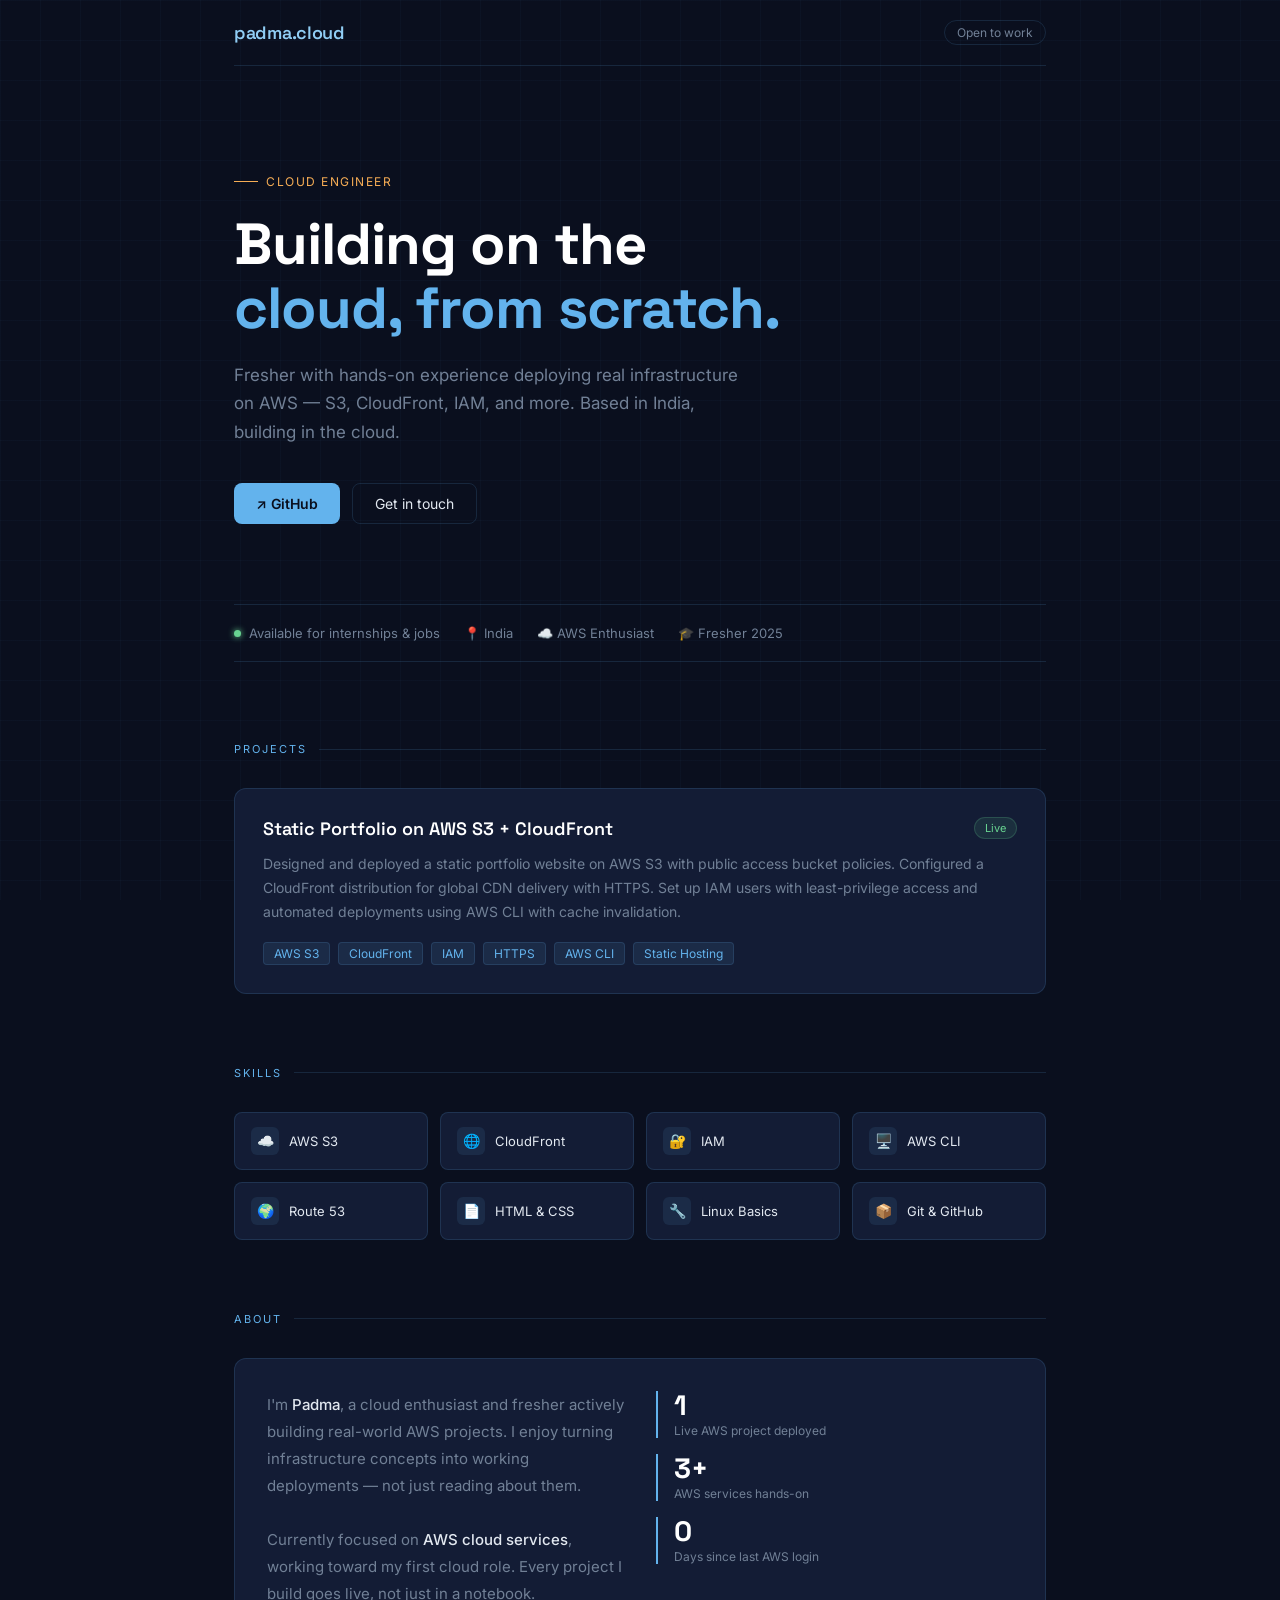
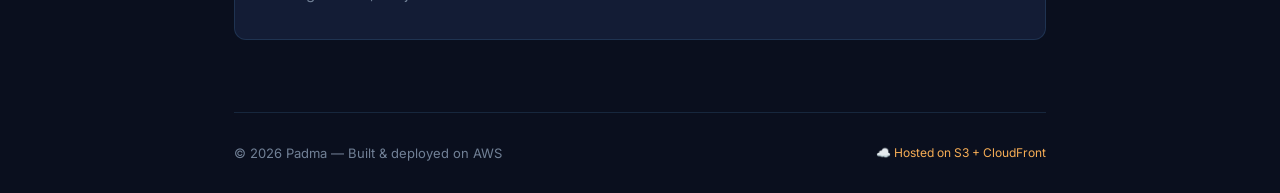
==== index.html @ 33dd6c47 "Add portfolio website files and architecture diagram" ====
<!DOCTYPE html>
<html lang="en">
<head>
  <meta charset="UTF-8">
  <meta name="viewport" content="width=device-width, initial-scale=1.0">
  <title>Padma | Cloud Engineer</title>
  <link href="https://fonts.googleapis.com/css2?family=Inter:wght@300;400;500;600&family=Space+Grotesk:wght@400;500;600;700&display=swap" rel="stylesheet">
  <style>
    *, *::before, *::after { box-sizing: border-box; margin: 0; padding: 0; }

    :root {
      --bg: #0a0f1e;
      --bg2: #0f1629;
      --card: #131c35;
      --border: rgba(99, 179, 237, 0.15);
      --blue: #63b3ed;
      --blue-bright: #90cdf4;
      --orange: #f6ad55;
      --text: #e2e8f0;
      --muted: #718096;
      --tag-bg: rgba(99, 179, 237, 0.1);
    }

    body {
      font-family: 'Inter', sans-serif;
      background: var(--bg);
      color: var(--text);
      min-height: 100vh;
      overflow-x: hidden;
    }

    /* Grid bg */
    body::before {
      content: '';
      position: fixed;
      inset: 0;
      background-image:
        linear-gradient(rgba(99,179,237,0.03) 1px, transparent 1px),
        linear-gradient(90deg, rgba(99,179,237,0.03) 1px, transparent 1px);
      background-size: 40px 40px;
      pointer-events: none;
      z-index: 0;
    }

    .container { max-width: 860px; margin: 0 auto; padding: 0 24px; position: relative; z-index: 1; }

    /* NAV */
    nav {
      padding: 20px 0;
      display: flex;
      justify-content: space-between;
      align-items: center;
      border-bottom: 1px solid var(--border);
      margin-bottom: 80px;
    }
    .logo {
      font-family: 'Space Grotesk', sans-serif;
      font-size: 18px;
      font-weight: 600;
      color: var(--blue-bright);
      letter-spacing: -0.3px;
    }
    .nav-tag {
      font-size: 12px;
      color: var(--muted);
      border: 1px solid var(--border);
      padding: 4px 12px;
      border-radius: 20px;
    }

    /* HERO */
    .hero { padding: 20px 0 80px; }
    .hero-eyebrow {
      display: inline-flex;
      align-items: center;
      gap: 8px;
      font-size: 12px;
      color: var(--orange);
      letter-spacing: 1.5px;
      text-transform: uppercase;
      margin-bottom: 24px;
    }
    .hero-eyebrow span {
      width: 24px; height: 1px;
      background: var(--orange);
      display: inline-block;
    }
    .hero h1 {
      font-family: 'Space Grotesk', sans-serif;
      font-size: clamp(36px, 6vw, 58px);
      font-weight: 700;
      line-height: 1.1;
      letter-spacing: -1px;
      color: #fff;
      margin-bottom: 20px;
    }
    .hero h1 em {
      font-style: normal;
      color: var(--blue);
    }
    .hero-sub {
      font-size: 17px;
      color: var(--muted);
      line-height: 1.7;
      max-width: 520px;
      margin-bottom: 36px;
    }
    .hero-links {
      display: flex;
      gap: 12px;
      flex-wrap: wrap;
    }
    .btn-primary {
      display: inline-flex;
      align-items: center;
      gap: 8px;
      background: var(--blue);
      color: #0a0f1e;
      font-weight: 600;
      font-size: 14px;
      padding: 11px 22px;
      border-radius: 8px;
      text-decoration: none;
      transition: background 0.2s;
    }
    .btn-primary:hover { background: var(--blue-bright); }
    .btn-secondary {
      display: inline-flex;
      align-items: center;
      gap: 8px;
      border: 1px solid var(--border);
      color: var(--text);
      font-size: 14px;
      padding: 11px 22px;
      border-radius: 8px;
      text-decoration: none;
      transition: border-color 0.2s;
    }
    .btn-secondary:hover { border-color: var(--blue); color: var(--blue); }

    /* STATUS STRIP */
    .status-strip {
      display: flex;
      gap: 24px;
      flex-wrap: wrap;
      padding: 20px 0;
      border-top: 1px solid var(--border);
      border-bottom: 1px solid var(--border);
      margin-bottom: 80px;
    }
    .status-item { display: flex; align-items: center; gap: 8px; font-size: 13px; color: var(--muted); }
    .dot { width: 7px; height: 7px; border-radius: 50%; background: #68d391; box-shadow: 0 0 6px #68d391; }

    /* SECTION TITLES */
    .section { margin-bottom: 72px; }
    .section-label {
      font-size: 11px;
      letter-spacing: 2px;
      text-transform: uppercase;
      color: var(--blue);
      margin-bottom: 32px;
      display: flex;
      align-items: center;
      gap: 12px;
    }
    .section-label::after {
      content: '';
      flex: 1;
      height: 1px;
      background: var(--border);
    }

    /* PROJECT CARD */
    .project-card {
      background: var(--card);
      border: 1px solid var(--border);
      border-radius: 12px;
      padding: 28px;
      transition: border-color 0.2s, transform 0.2s;
    }
    .project-card:hover { border-color: var(--blue); transform: translateY(-2px); }
    .project-header {
      display: flex;
      justify-content: space-between;
      align-items: flex-start;
      margin-bottom: 12px;
      gap: 16px;
    }
    .project-title {
      font-family: 'Space Grotesk', sans-serif;
      font-size: 18px;
      font-weight: 600;
      color: #fff;
    }
    .project-badge {
      font-size: 11px;
      background: rgba(104, 211, 145, 0.1);
      color: #68d391;
      border: 1px solid rgba(104, 211, 145, 0.2);
      padding: 3px 10px;
      border-radius: 20px;
      white-space: nowrap;
    }
    .project-desc {
      font-size: 14px;
      color: var(--muted);
      line-height: 1.7;
      margin-bottom: 18px;
    }
    .tags { display: flex; gap: 8px; flex-wrap: wrap; }
    .tag {
      font-size: 12px;
      background: var(--tag-bg);
      color: var(--blue);
      border: 1px solid var(--border);
      padding: 3px 10px;
      border-radius: 4px;
    }

    /* SKILLS */
    .skills-grid {
      display: grid;
      grid-template-columns: repeat(auto-fill, minmax(180px, 1fr));
      gap: 12px;
    }
    .skill-item {
      background: var(--card);
      border: 1px solid var(--border);
      border-radius: 8px;
      padding: 14px 16px;
      display: flex;
      align-items: center;
      gap: 10px;
      font-size: 13px;
      color: var(--text);
      transition: border-color 0.2s;
    }
    .skill-item:hover { border-color: var(--blue); }
    .skill-icon {
      width: 28px; height: 28px;
      background: var(--tag-bg);
      border-radius: 6px;
      display: flex;
      align-items: center;
      justify-content: center;
      font-size: 14px;
    }

    /* ABOUT */
    .about-card {
      background: var(--card);
      border: 1px solid var(--border);
      border-radius: 12px;
      padding: 32px;
      display: grid;
      grid-template-columns: 1fr 1fr;
      gap: 32px;
    }
    @media (max-width: 600px) { .about-card { grid-template-columns: 1fr; } }
    .about-text { font-size: 15px; color: var(--muted); line-height: 1.8; }
    .about-text strong { color: var(--text); font-weight: 500; }
    .about-stats { display: flex; flex-direction: column; gap: 16px; }
    .stat { border-left: 2px solid var(--blue); padding-left: 16px; }
    .stat-num {
      font-family: 'Space Grotesk', sans-serif;
      font-size: 28px;
      font-weight: 700;
      color: #fff;
      line-height: 1;
    }
    .stat-label { font-size: 12px; color: var(--muted); margin-top: 4px; }

    /* FOOTER */
    footer {
      border-top: 1px solid var(--border);
      padding: 32px 0;
      display: flex;
      justify-content: space-between;
      align-items: center;
      flex-wrap: wrap;
      gap: 12px;
    }
    footer p { font-size: 13px; color: var(--muted); }
    .footer-badge {
      font-size: 12px;
      color: var(--orange);
      display: flex;
      align-items: center;
      gap: 6px;
    }

    @media (max-width: 500px) {
      nav { margin-bottom: 48px; }
      .hero { padding-bottom: 48px; }
      .section { margin-bottom: 48px; }
    }
  </style>
</head>
<body>
  <div class="container">

    <nav>
      <div class="logo">padma.cloud</div>
      <div class="nav-tag">Open to work</div>
    </nav>

    <section class="hero">
      <div class="hero-eyebrow"><span></span> Cloud Engineer</div>
      <h1>Building on the<br><em>cloud, from scratch.</em></h1>
      <p class="hero-sub">
        Fresher with hands-on experience deploying real infrastructure on AWS —
        S3, CloudFront, IAM, and more. Based in India, building in the cloud.
      </p>
      <div class="hero-links">
        <a href="https://github.com" class="btn-primary">↗ GitHub</a>
        <a href="mailto:your@email.com" class="btn-secondary">Get in touch</a>
      </div>
    </section>

    <div class="status-strip">
      <div class="status-item"><span class="dot"></span> Available for internships & jobs</div>
      <div class="status-item">📍 India</div>
      <div class="status-item">☁️ AWS Enthusiast</div>
      <div class="status-item">🎓 Fresher 2025</div>
    </div>

    <section class="section">
      <div class="section-label">Projects</div>
      <div class="project-card">
        <div class="project-header">
          <div class="project-title">Static Portfolio on AWS S3 + CloudFront</div>
          <div class="project-badge">Live</div>
        </div>
        <p class="project-desc">
          Designed and deployed a static portfolio website on AWS S3 with public access bucket policies.
          Configured a CloudFront distribution for global CDN delivery with HTTPS. Set up IAM users
          with least-privilege access and automated deployments using AWS CLI with cache invalidation.
        </p>
        <div class="tags">
          <span class="tag">AWS S3</span>
          <span class="tag">CloudFront</span>
          <span class="tag">IAM</span>
          <span class="tag">HTTPS</span>
          <span class="tag">AWS CLI</span>
          <span class="tag">Static Hosting</span>
        </div>
      </div>
    </section>

    <section class="section">
      <div class="section-label">Skills</div>
      <div class="skills-grid">
        <div class="skill-item"><div class="skill-icon">☁️</div> AWS S3</div>
        <div class="skill-item"><div class="skill-icon">🌐</div> CloudFront</div>
        <div class="skill-item"><div class="skill-icon">🔐</div> IAM</div>
        <div class="skill-item"><div class="skill-icon">🖥️</div> AWS CLI</div>
        <div class="skill-item"><div class="skill-icon">🌍</div> Route 53</div>
        <div class="skill-item"><div class="skill-icon">📄</div> HTML & CSS</div>
        <div class="skill-item"><div class="skill-icon">🔧</div> Linux Basics</div>
        <div class="skill-item"><div class="skill-icon">📦</div> Git & GitHub</div>
      </div>
    </section>

    <section class="section">
      <div class="section-label">About</div>
      <div class="about-card">
        <div class="about-text">
          I'm <strong>Padma</strong>, a cloud enthusiast and fresher actively building real-world AWS projects.
          I enjoy turning infrastructure concepts into working deployments — not just reading about them.
          <br><br>
          Currently focused on <strong>AWS cloud services</strong>, working toward my first cloud role.
          Every project I build goes live, not just in a notebook.
        </div>
        <div class="about-stats">
          <div class="stat">
            <div class="stat-num">1</div>
            <div class="stat-label">Live AWS project deployed</div>
          </div>
          <div class="stat">
            <div class="stat-num">3+</div>
            <div class="stat-label">AWS services hands-on</div>
          </div>
          <div class="stat">
            <div class="stat-num">0</div>
            <div class="stat-label">Days since last AWS login</div>
          </div>
        </div>
      </div>
    </section>

    <footer>
      <p>© 2026 Padma — Built & deployed on AWS</p>
      <div class="footer-badge">☁️ Hosted on S3 + CloudFront</div>
    </footer>

  </div>
</body>
</html>
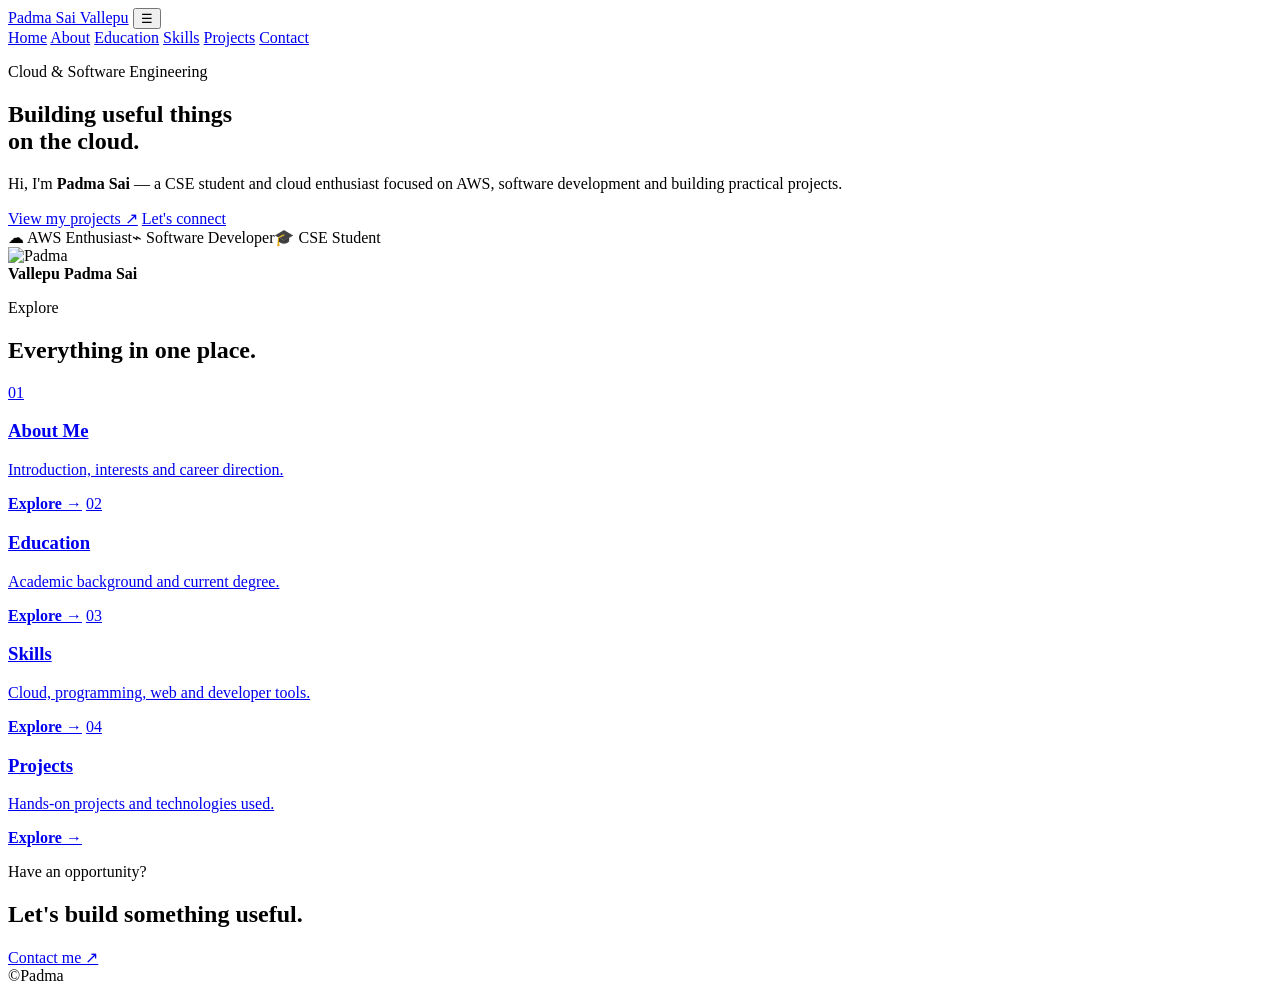
==== commit c2694714: "Revise index.html for updated content and structure Updated portfolio details and improved layout." ====
--- a/index.html
+++ b/index.html
@@ -3,396 +3,72 @@
 <head>
   <meta charset="UTF-8">
   <meta name="viewport" content="width=device-width, initial-scale=1.0">
-  <title>Padma | Cloud Engineer</title>
-  <link href="https://fonts.googleapis.com/css2?family=Inter:wght@300;400;500;600&family=Space+Grotesk:wght@400;500;600;700&display=swap" rel="stylesheet">
-  <style>
-    *, *::before, *::after { box-sizing: border-box; margin: 0; padding: 0; }
-
-    :root {
-      --bg: #0a0f1e;
-      --bg2: #0f1629;
-      --card: #131c35;
-      --border: rgba(99, 179, 237, 0.15);
-      --blue: #63b3ed;
-      --blue-bright: #90cdf4;
-      --orange: #f6ad55;
-      --text: #e2e8f0;
-      --muted: #718096;
-      --tag-bg: rgba(99, 179, 237, 0.1);
-    }
-
-    body {
-      font-family: 'Inter', sans-serif;
-      background: var(--bg);
-      color: var(--text);
-      min-height: 100vh;
-      overflow-x: hidden;
-    }
-
-    /* Grid bg */
-    body::before {
-      content: '';
-      position: fixed;
-      inset: 0;
-      background-image:
-        linear-gradient(rgba(99,179,237,0.03) 1px, transparent 1px),
-        linear-gradient(90deg, rgba(99,179,237,0.03) 1px, transparent 1px);
-      background-size: 40px 40px;
-      pointer-events: none;
-      z-index: 0;
-    }
-
-    .container { max-width: 860px; margin: 0 auto; padding: 0 24px; position: relative; z-index: 1; }
-
-    /* NAV */
-    nav {
-      padding: 20px 0;
-      display: flex;
-      justify-content: space-between;
-      align-items: center;
-      border-bottom: 1px solid var(--border);
-      margin-bottom: 80px;
-    }
-    .logo {
-      font-family: 'Space Grotesk', sans-serif;
-      font-size: 18px;
-      font-weight: 600;
-      color: var(--blue-bright);
-      letter-spacing: -0.3px;
-    }
-    .nav-tag {
-      font-size: 12px;
-      color: var(--muted);
-      border: 1px solid var(--border);
-      padding: 4px 12px;
-      border-radius: 20px;
-    }
-
-    /* HERO */
-    .hero { padding: 20px 0 80px; }
-    .hero-eyebrow {
-      display: inline-flex;
-      align-items: center;
-      gap: 8px;
-      font-size: 12px;
-      color: var(--orange);
-      letter-spacing: 1.5px;
-      text-transform: uppercase;
-      margin-bottom: 24px;
-    }
-    .hero-eyebrow span {
-      width: 24px; height: 1px;
-      background: var(--orange);
-      display: inline-block;
-    }
-    .hero h1 {
-      font-family: 'Space Grotesk', sans-serif;
-      font-size: clamp(36px, 6vw, 58px);
-      font-weight: 700;
-      line-height: 1.1;
-      letter-spacing: -1px;
-      color: #fff;
-      margin-bottom: 20px;
-    }
-    .hero h1 em {
-      font-style: normal;
-      color: var(--blue);
-    }
-    .hero-sub {
-      font-size: 17px;
-      color: var(--muted);
-      line-height: 1.7;
-      max-width: 520px;
-      margin-bottom: 36px;
-    }
-    .hero-links {
-      display: flex;
-      gap: 12px;
-      flex-wrap: wrap;
-    }
-    .btn-primary {
-      display: inline-flex;
-      align-items: center;
-      gap: 8px;
-      background: var(--blue);
-      color: #0a0f1e;
-      font-weight: 600;
-      font-size: 14px;
-      padding: 11px 22px;
-      border-radius: 8px;
-      text-decoration: none;
-      transition: background 0.2s;
-    }
-    .btn-primary:hover { background: var(--blue-bright); }
-    .btn-secondary {
-      display: inline-flex;
-      align-items: center;
-      gap: 8px;
-      border: 1px solid var(--border);
-      color: var(--text);
-      font-size: 14px;
-      padding: 11px 22px;
-      border-radius: 8px;
-      text-decoration: none;
-      transition: border-color 0.2s;
-    }
-    .btn-secondary:hover { border-color: var(--blue); color: var(--blue); }
-
-    /* STATUS STRIP */
-    .status-strip {
-      display: flex;
-      gap: 24px;
-      flex-wrap: wrap;
-      padding: 20px 0;
-      border-top: 1px solid var(--border);
-      border-bottom: 1px solid var(--border);
-      margin-bottom: 80px;
-    }
-    .status-item { display: flex; align-items: center; gap: 8px; font-size: 13px; color: var(--muted); }
-    .dot { width: 7px; height: 7px; border-radius: 50%; background: #68d391; box-shadow: 0 0 6px #68d391; }
-
-    /* SECTION TITLES */
-    .section { margin-bottom: 72px; }
-    .section-label {
-      font-size: 11px;
-      letter-spacing: 2px;
-      text-transform: uppercase;
-      color: var(--blue);
-      margin-bottom: 32px;
-      display: flex;
-      align-items: center;
-      gap: 12px;
-    }
-    .section-label::after {
-      content: '';
-      flex: 1;
-      height: 1px;
-      background: var(--border);
-    }
-
-    /* PROJECT CARD */
-    .project-card {
-      background: var(--card);
-      border: 1px solid var(--border);
-      border-radius: 12px;
-      padding: 28px;
-      transition: border-color 0.2s, transform 0.2s;
-    }
-    .project-card:hover { border-color: var(--blue); transform: translateY(-2px); }
-    .project-header {
-      display: flex;
-      justify-content: space-between;
-      align-items: flex-start;
-      margin-bottom: 12px;
-      gap: 16px;
-    }
-    .project-title {
-      font-family: 'Space Grotesk', sans-serif;
-      font-size: 18px;
-      font-weight: 600;
-      color: #fff;
-    }
-    .project-badge {
-      font-size: 11px;
-      background: rgba(104, 211, 145, 0.1);
-      color: #68d391;
-      border: 1px solid rgba(104, 211, 145, 0.2);
-      padding: 3px 10px;
-      border-radius: 20px;
-      white-space: nowrap;
-    }
-    .project-desc {
-      font-size: 14px;
-      color: var(--muted);
-      line-height: 1.7;
-      margin-bottom: 18px;
-    }
-    .tags { display: flex; gap: 8px; flex-wrap: wrap; }
-    .tag {
-      font-size: 12px;
-      background: var(--tag-bg);
-      color: var(--blue);
-      border: 1px solid var(--border);
-      padding: 3px 10px;
-      border-radius: 4px;
-    }
-
-    /* SKILLS */
-    .skills-grid {
-      display: grid;
-      grid-template-columns: repeat(auto-fill, minmax(180px, 1fr));
-      gap: 12px;
-    }
-    .skill-item {
-      background: var(--card);
-      border: 1px solid var(--border);
-      border-radius: 8px;
-      padding: 14px 16px;
-      display: flex;
-      align-items: center;
-      gap: 10px;
-      font-size: 13px;
-      color: var(--text);
-      transition: border-color 0.2s;
-    }
-    .skill-item:hover { border-color: var(--blue); }
-    .skill-icon {
-      width: 28px; height: 28px;
-      background: var(--tag-bg);
-      border-radius: 6px;
-      display: flex;
-      align-items: center;
-      justify-content: center;
-      font-size: 14px;
-    }
-
-    /* ABOUT */
-    .about-card {
-      background: var(--card);
-      border: 1px solid var(--border);
-      border-radius: 12px;
-      padding: 32px;
-      display: grid;
-      grid-template-columns: 1fr 1fr;
-      gap: 32px;
-    }
-    @media (max-width: 600px) { .about-card { grid-template-columns: 1fr; } }
-    .about-text { font-size: 15px; color: var(--muted); line-height: 1.8; }
-    .about-text strong { color: var(--text); font-weight: 500; }
-    .about-stats { display: flex; flex-direction: column; gap: 16px; }
-    .stat { border-left: 2px solid var(--blue); padding-left: 16px; }
-    .stat-num {
-      font-family: 'Space Grotesk', sans-serif;
-      font-size: 28px;
-      font-weight: 700;
-      color: #fff;
-      line-height: 1;
-    }
-    .stat-label { font-size: 12px; color: var(--muted); margin-top: 4px; }
-
-    /* FOOTER */
-    footer {
-      border-top: 1px solid var(--border);
-      padding: 32px 0;
-      display: flex;
-      justify-content: space-between;
-      align-items: center;
-      flex-wrap: wrap;
-      gap: 12px;
-    }
-    footer p { font-size: 13px; color: var(--muted); }
-    .footer-badge {
-      font-size: 12px;
-      color: var(--orange);
-      display: flex;
-      align-items: center;
-      gap: 6px;
-    }
-
-    @media (max-width: 500px) {
-      nav { margin-bottom: 48px; }
-      .hero { padding-bottom: 48px; }
-      .section { margin-bottom: 48px; }
-    }
-  </style>
+  <title>Padma | Cloud & Software Engineer</title>
+  <meta name="description" content="Padma's portfolio — cloud, software development, AWS projects and technical skills.">
+  <link rel="preconnect" href="https://fonts.googleapis.com">
+  <link href="https://fonts.googleapis.com/css2?family=Inter:wght@400;500;600;700&family=Space+Grotesk:wght@500;600;700&display=swap" rel="stylesheet">
+  <link rel="stylesheet" href="assets/style.css">
 </head>
 <body>
-  <div class="container">
+<div class="bg-grid"></div>
+<header class="site-header">
+  <div class="container nav-wrap">
+    <a class="logo" href="index.html">Padma Sai<span> Vallepu</span></a>
+    <button class="menu-toggle" aria-label="Open navigation">☰</button>
+    <nav class="nav-links">
+      <a class="active" href="index.html">Home</a>
+      <a href="about.html">About</a>
+      <a href="education.html">Education</a>
+      <a href="skills.html">Skills</a>
+      <a href="projects.html">Projects</a>
+      <a class="nav-contact" href="contact.html">Contact</a>
+    </nav>
+  </div>
+</header>
 
-    <nav>
-      <div class="logo">padma.cloud</div>
-      <div class="nav-tag">Open to work</div>
-    </nav>
+<main>
+<section class="hero container">
+  <div class="hero-copy">
+    <p class="eyebrow">Cloud & Software Engineering</p>
+    <h1>Building useful things<br><span>on the cloud.</span></h1>
+    <p class="lead">Hi, I'm <strong>Padma Sai</strong> — a CSE student and cloud enthusiast focused on AWS, software development and building practical projects.</p>
+    <div class="actions">
+      <a class="btn primary" href="projects.html">View my projects ↗</a>
+      <a class="btn secondary" href="contact.html">Let's connect</a>
+    </div>
+    <div class="quick-info">
+      <span>☁ AWS Enthusiast</span><span>⌁ Software Developer</span><span>🎓 CSE Student</span>
+    </div>
+  </div>
+ <div class="hero-photo-card">
+    <img src="assets/profile.jpg" alt="Padma">
+    
+    <div class="photo-caption">
+        <strong>Vallepu Padma Sai</strong>
+    </div>
+</div>
+</section>
 
-    <section class="hero">
-      <div class="hero-eyebrow"><span></span> Cloud Engineer</div>
-      <h1>Building on the<br><em>cloud, from scratch.</em></h1>
-      <p class="hero-sub">
-        Fresher with hands-on experience deploying real infrastructure on AWS —
-        S3, CloudFront, IAM, and more. Based in India, building in the cloud.
-      </p>
-      <div class="hero-links">
-        <a href="https://github.com" class="btn-primary">↗ GitHub</a>
-        <a href="mailto:your@email.com" class="btn-secondary">Get in touch</a>
-      </div>
-    </section>
+<section class="container section">
+  <div class="section-heading">
+    <p class="eyebrow">Explore</p>
+    <h2>Everything in one place.</h2>
+  </div>
+  <div class="feature-grid">
+    <a class="feature-card" href="about.html"><span>01</span><h3>About Me</h3><p>Introduction, interests and career direction.</p><b>Explore →</b></a>
+    <a class="feature-card" href="education.html"><span>02</span><h3>Education</h3><p>Academic background and current degree.</p><b>Explore →</b></a>
+    <a class="feature-card" href="skills.html"><span>03</span><h3>Skills</h3><p>Cloud, programming, web and developer tools.</p><b>Explore →</b></a>
+    <a class="feature-card" href="projects.html"><span>04</span><h3>Projects</h3><p>Hands-on projects and technologies used.</p><b>Explore →</b></a>
+  </div>
+</section>
 
-    <div class="status-strip">
-      <div class="status-item"><span class="dot"></span> Available for internships & jobs</div>
-      <div class="status-item">📍 India</div>
-      <div class="status-item">☁️ AWS Enthusiast</div>
-      <div class="status-item">🎓 Fresher 2025</div>
-    </div>
+<section class="container cta">
+  <div><p class="eyebrow">Have an opportunity?</p><h2>Let's build something useful.</h2></div>
+  <a class="btn primary" href="contact.html">Contact me ↗</a>
+</section>
+</main>
 
-    <section class="section">
-      <div class="section-label">Projects</div>
-      <div class="project-card">
-        <div class="project-header">
-          <div class="project-title">Static Portfolio on AWS S3 + CloudFront</div>
-          <div class="project-badge">Live</div>
-        </div>
-        <p class="project-desc">
-          Designed and deployed a static portfolio website on AWS S3 with public access bucket policies.
-          Configured a CloudFront distribution for global CDN delivery with HTTPS. Set up IAM users
-          with least-privilege access and automated deployments using AWS CLI with cache invalidation.
-        </p>
-        <div class="tags">
-          <span class="tag">AWS S3</span>
-          <span class="tag">CloudFront</span>
-          <span class="tag">IAM</span>
-          <span class="tag">HTTPS</span>
-          <span class="tag">AWS CLI</span>
-          <span class="tag">Static Hosting</span>
-        </div>
-      </div>
-    </section>
-
-    <section class="section">
-      <div class="section-label">Skills</div>
-      <div class="skills-grid">
-        <div class="skill-item"><div class="skill-icon">☁️</div> AWS S3</div>
-        <div class="skill-item"><div class="skill-icon">🌐</div> CloudFront</div>
-        <div class="skill-item"><div class="skill-icon">🔐</div> IAM</div>
-        <div class="skill-item"><div class="skill-icon">🖥️</div> AWS CLI</div>
-        <div class="skill-item"><div class="skill-icon">🌍</div> Route 53</div>
-        <div class="skill-item"><div class="skill-icon">📄</div> HTML & CSS</div>
-        <div class="skill-item"><div class="skill-icon">🔧</div> Linux Basics</div>
-        <div class="skill-item"><div class="skill-icon">📦</div> Git & GitHub</div>
-      </div>
-    </section>
-
-    <section class="section">
-      <div class="section-label">About</div>
-      <div class="about-card">
-        <div class="about-text">
-          I'm <strong>Padma</strong>, a cloud enthusiast and fresher actively building real-world AWS projects.
-          I enjoy turning infrastructure concepts into working deployments — not just reading about them.
-          <br><br>
-          Currently focused on <strong>AWS cloud services</strong>, working toward my first cloud role.
-          Every project I build goes live, not just in a notebook.
-        </div>
-        <div class="about-stats">
-          <div class="stat">
-            <div class="stat-num">1</div>
-            <div class="stat-label">Live AWS project deployed</div>
-          </div>
-          <div class="stat">
-            <div class="stat-num">3+</div>
-            <div class="stat-label">AWS services hands-on</div>
-          </div>
-          <div class="stat">
-            <div class="stat-num">0</div>
-            <div class="stat-label">Days since last AWS login</div>
-          </div>
-        </div>
-      </div>
-    </section>
-
-    <footer>
-      <p>© 2026 Padma — Built & deployed on AWS</p>
-      <div class="footer-badge">☁️ Hosted on S3 + CloudFront</div>
-    </footer>
-
-  </div>
+<footer class="footer"><div class="container"><span>©Padma</span></div></footer>
+<script src="assets/script.js"></script>
 </body>
-</html>+</html>
